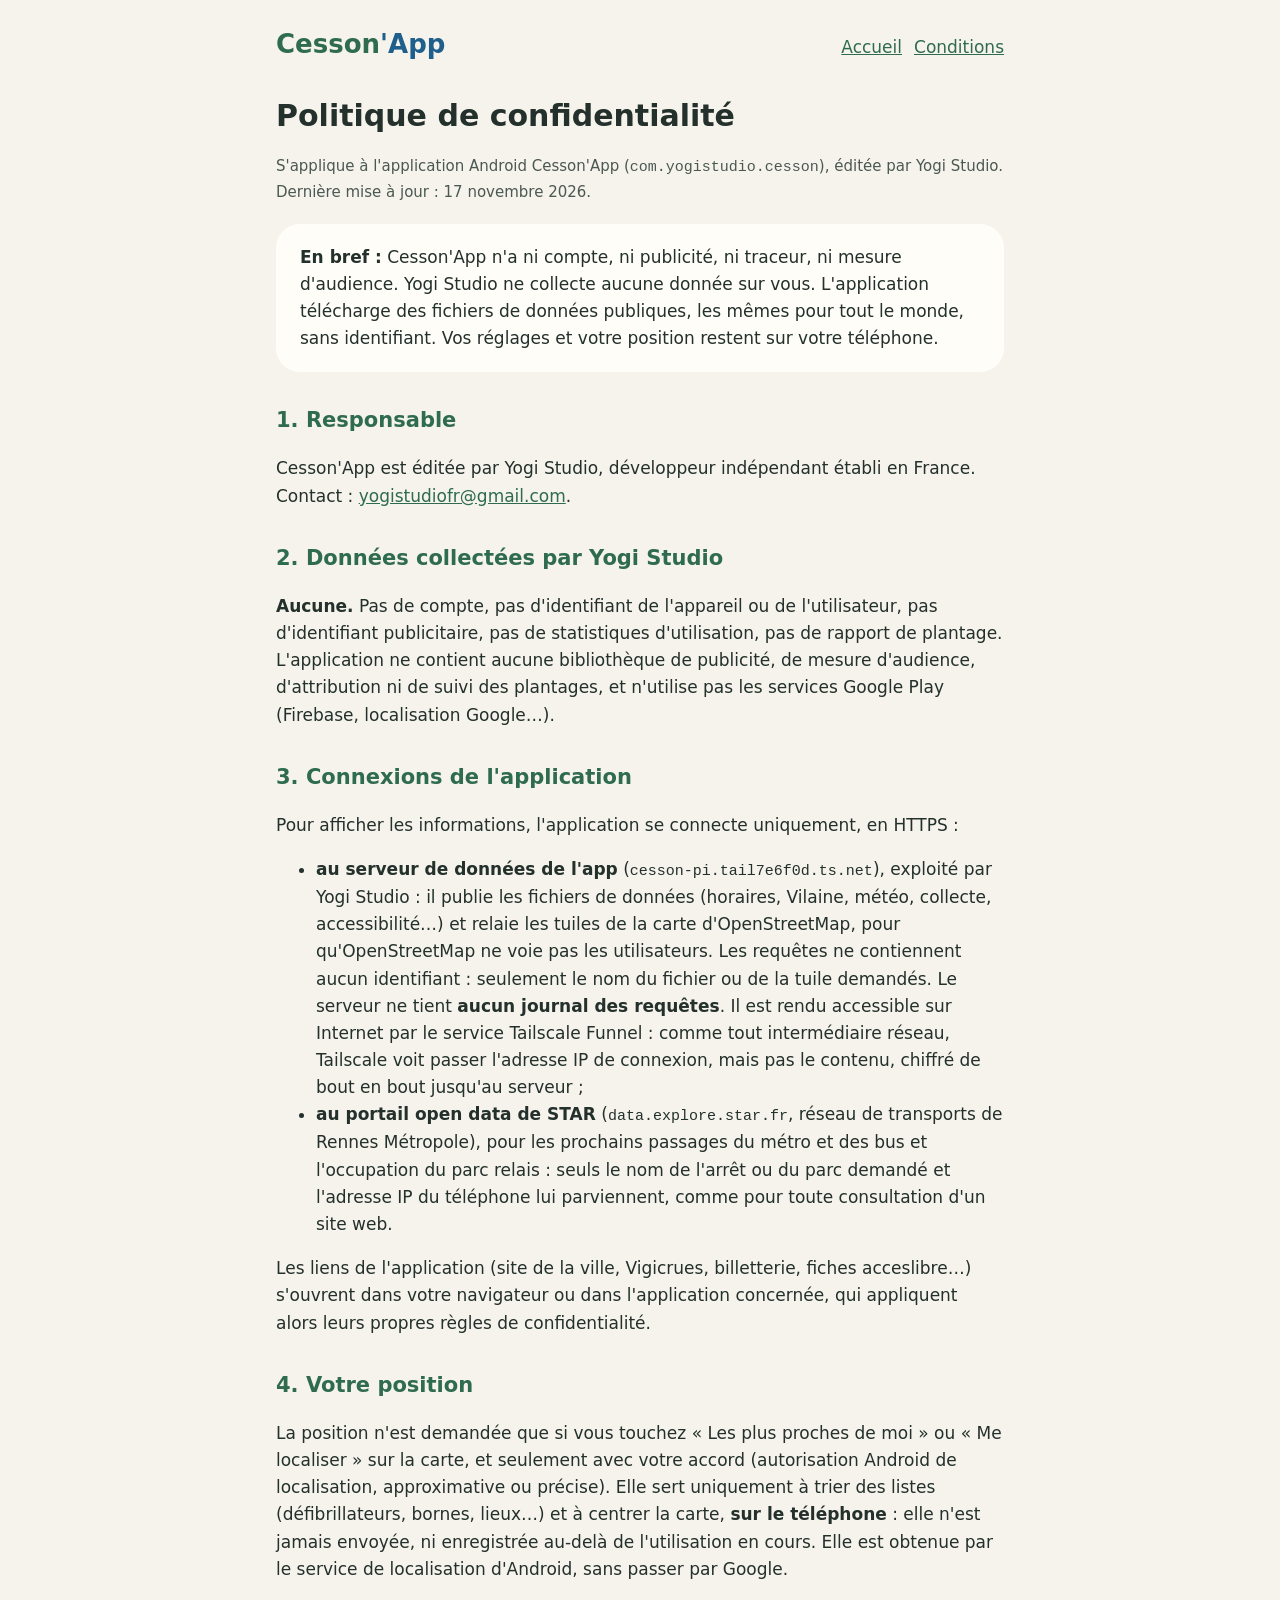
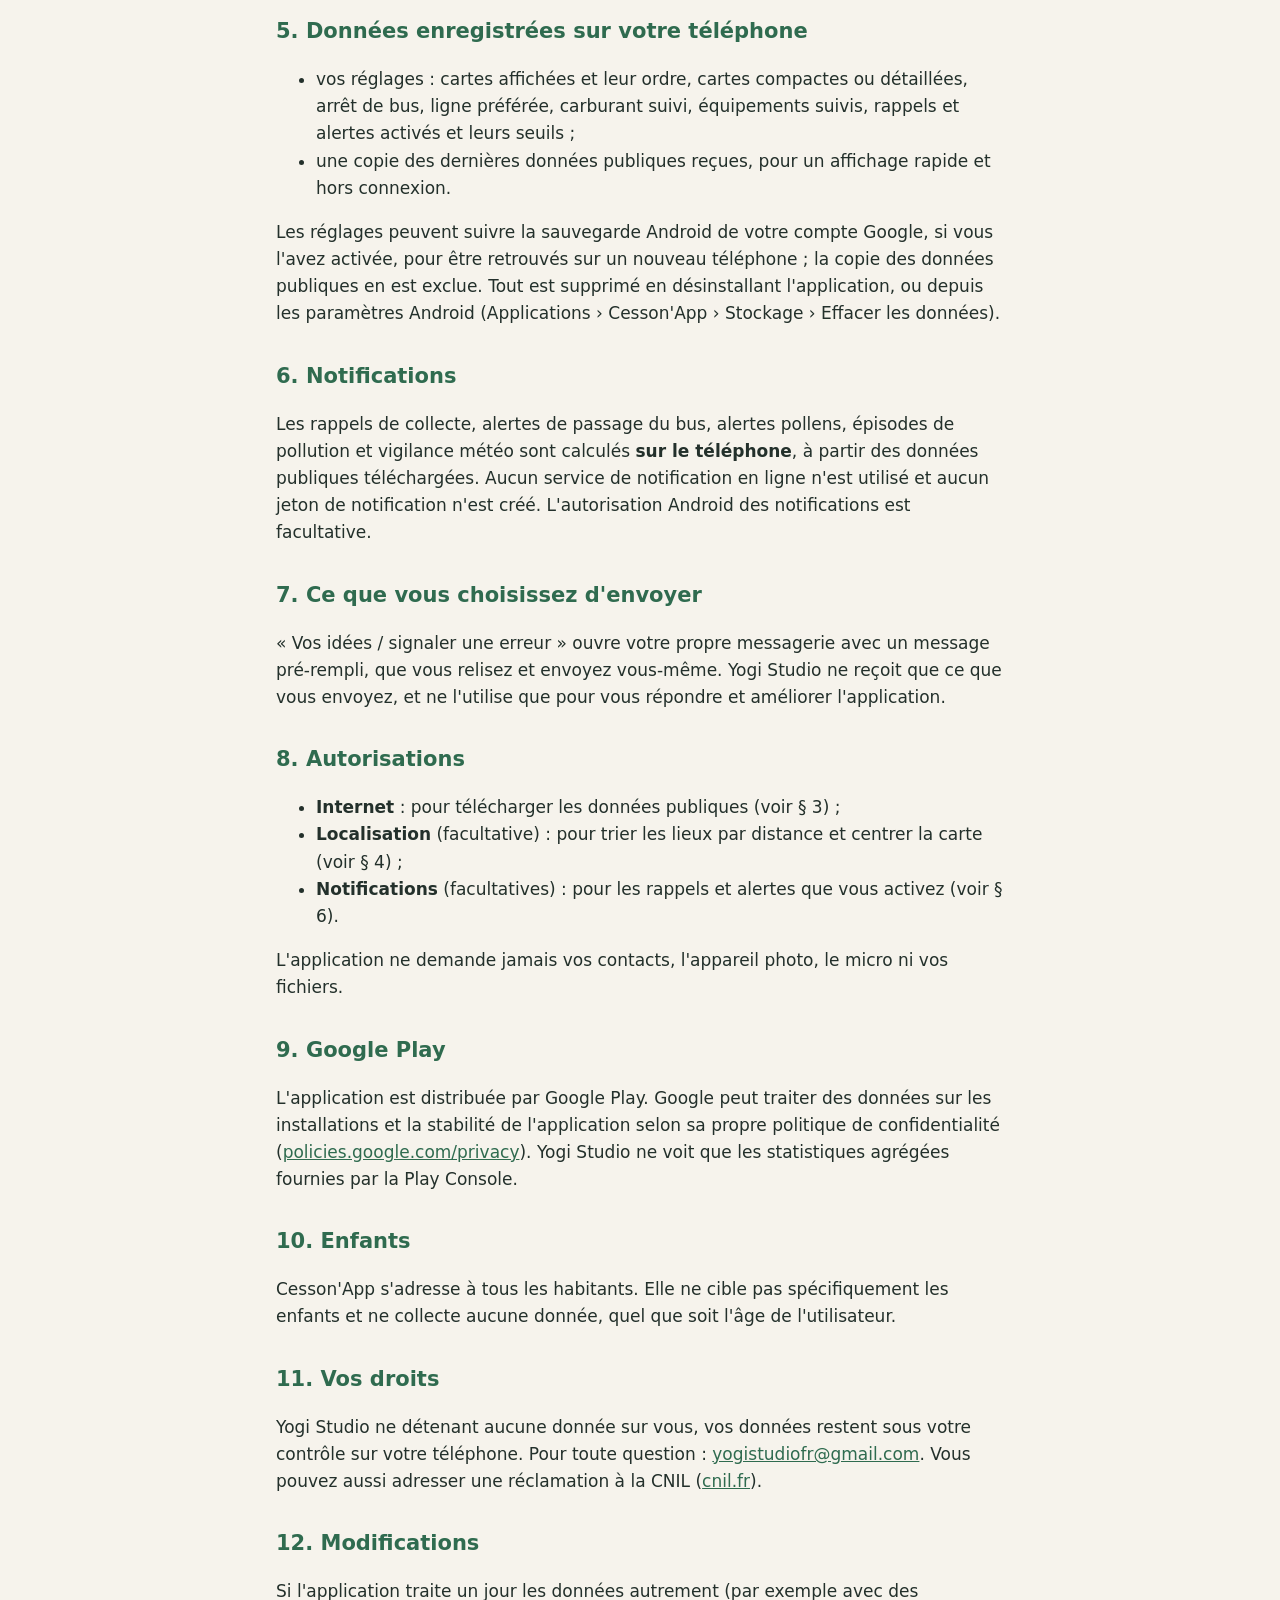
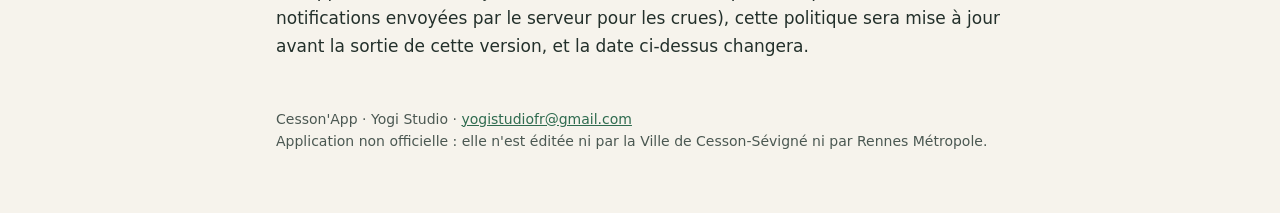
==== confidentialite.html @ 91450a72 "Site de Cesson'App : accueil, politique de confidentialité, conditions d'utilisation Co-Authored-By:" ====
<!doctype html>
<html lang="fr">
<head>
<meta charset="utf-8">
<meta name="viewport" content="width=device-width, initial-scale=1">
<meta http-equiv="Content-Security-Policy" content="default-src 'none'; style-src 'self'; img-src 'self'; base-uri 'none'; form-action 'none'">
<meta name="referrer" content="no-referrer">
<title>Politique de confidentialité – Cesson'App</title>
<link rel="stylesheet" href="style.css">
</head>
<body>
<main>
<header>
  <a class="logo" href="./">Cesson<span>'App</span></a>
  <nav><a href="./">Accueil</a><a href="conditions.html">Conditions</a></nav>
</header>
<h1>Politique de confidentialité</h1>
<p class="muted">S'applique à l'application Android Cesson'App (<code>com.yogistudio.cesson</code>), éditée par Yogi Studio.
Dernière mise à jour : 17 novembre 2026.</p>

<div class="card">
  <strong>En bref :</strong> Cesson'App n'a ni compte, ni publicité, ni traceur, ni mesure d'audience. Yogi Studio ne
  collecte aucune donnée sur vous. L'application télécharge des fichiers de données publiques, les mêmes pour tout le
  monde, sans identifiant. Vos réglages et votre position restent sur votre téléphone.
</div>

<h2>1. Responsable</h2>
<p>Cesson'App est éditée par Yogi Studio, développeur indépendant établi en France.
Contact : <a href="mailto:yogistudiofr@gmail.com">yogistudiofr@gmail.com</a>.</p>

<h2>2. Données collectées par Yogi Studio</h2>
<p><strong>Aucune.</strong> Pas de compte, pas d'identifiant de l'appareil ou de l'utilisateur, pas d'identifiant
publicitaire, pas de statistiques d'utilisation, pas de rapport de plantage. L'application ne contient aucune bibliothèque
de publicité, de mesure d'audience, d'attribution ni de suivi des plantages, et n'utilise pas les services Google Play
(Firebase, localisation Google…).</p>

<h2>3. Connexions de l'application</h2>
<p>Pour afficher les informations, l'application se connecte uniquement, en HTTPS :</p>
<ul>
  <li><strong>au serveur de données de l'app</strong> (<code>cesson-pi.tail7e6f0d.ts.net</code>), exploité par Yogi Studio :
      il publie les fichiers de données (horaires, Vilaine, météo, collecte, accessibilité…) et relaie les tuiles de la carte
      d'OpenStreetMap, pour qu'OpenStreetMap ne voie pas les utilisateurs. Les requêtes ne contiennent aucun identifiant :
      seulement le nom du fichier ou de la tuile demandés. Le serveur ne tient <strong>aucun journal des requêtes</strong>.
      Il est rendu accessible sur Internet par le service Tailscale Funnel : comme tout intermédiaire réseau, Tailscale voit
      passer l'adresse IP de connexion, mais pas le contenu, chiffré de bout en bout jusqu'au serveur ;</li>
  <li><strong>au portail open data de STAR</strong> (<code>data.explore.star.fr</code>, réseau de transports de Rennes
      Métropole), pour les prochains passages du métro et des bus et l'occupation du parc relais : seuls le nom de l'arrêt
      ou du parc demandé et l'adresse IP du téléphone lui parviennent, comme pour toute consultation d'un site web.</li>
</ul>
<p>Les liens de l'application (site de la ville, Vigicrues, billetterie, fiches acceslibre…) s'ouvrent dans votre
navigateur ou dans l'application concernée, qui appliquent alors leurs propres règles de confidentialité.</p>

<h2>4. Votre position</h2>
<p>La position n'est demandée que si vous touchez « Les plus proches de moi » ou « Me localiser » sur la carte, et
seulement avec votre accord (autorisation Android de localisation, approximative ou précise). Elle sert uniquement à
trier des listes (défibrillateurs, bornes, lieux…) et à centrer la carte, <strong>sur le téléphone</strong> : elle n'est
jamais envoyée, ni enregistrée au-delà de l'utilisation en cours. Elle est obtenue par le service de localisation
d'Android, sans passer par Google.</p>

<h2>5. Données enregistrées sur votre téléphone</h2>
<ul>
  <li>vos réglages : cartes affichées et leur ordre, cartes compactes ou détaillées, arrêt de bus, ligne préférée,
      carburant suivi, équipements suivis, rappels et alertes activés et leurs seuils ;</li>
  <li>une copie des dernières données publiques reçues, pour un affichage rapide et hors connexion.</li>
</ul>
<p>Les réglages peuvent suivre la sauvegarde Android de votre compte Google, si vous l'avez activée, pour être retrouvés
sur un nouveau téléphone ; la copie des données publiques en est exclue. Tout est supprimé en désinstallant l'application,
ou depuis les paramètres Android (Applications › Cesson'App › Stockage › Effacer les données).</p>

<h2>6. Notifications</h2>
<p>Les rappels de collecte, alertes de passage du bus, alertes pollens, épisodes de pollution et vigilance météo sont
calculés <strong>sur le téléphone</strong>, à partir des données publiques téléchargées. Aucun service de notification
en ligne n'est utilisé et aucun jeton de notification n'est créé. L'autorisation Android des notifications est facultative.</p>

<h2>7. Ce que vous choisissez d'envoyer</h2>
<p>« Vos idées / signaler une erreur » ouvre votre propre messagerie avec un message pré-rempli, que vous relisez et
envoyez vous-même. Yogi Studio ne reçoit que ce que vous envoyez, et ne l'utilise que pour vous répondre et améliorer
l'application.</p>

<h2>8. Autorisations</h2>
<ul>
  <li><strong>Internet</strong> : pour télécharger les données publiques (voir § 3) ;</li>
  <li><strong>Localisation</strong> (facultative) : pour trier les lieux par distance et centrer la carte (voir § 4) ;</li>
  <li><strong>Notifications</strong> (facultatives) : pour les rappels et alertes que vous activez (voir § 6).</li>
</ul>
<p>L'application ne demande jamais vos contacts, l'appareil photo, le micro ni vos fichiers.</p>

<h2>9. Google Play</h2>
<p>L'application est distribuée par Google Play. Google peut traiter des données sur les installations et la stabilité
de l'application selon sa propre politique de confidentialité
(<a href="https://policies.google.com/privacy?hl=fr">policies.google.com/privacy</a>). Yogi Studio ne voit que les
statistiques agrégées fournies par la Play Console.</p>

<h2>10. Enfants</h2>
<p>Cesson'App s'adresse à tous les habitants. Elle ne cible pas spécifiquement les enfants et ne collecte aucune donnée,
quel que soit l'âge de l'utilisateur.</p>

<h2>11. Vos droits</h2>
<p>Yogi Studio ne détenant aucune donnée sur vous, vos données restent sous votre contrôle sur votre téléphone. Pour
toute question : <a href="mailto:yogistudiofr@gmail.com">yogistudiofr@gmail.com</a>. Vous pouvez aussi adresser une
réclamation à la CNIL (<a href="https://www.cnil.fr">cnil.fr</a>).</p>

<h2>12. Modifications</h2>
<p>Si l'application traite un jour les données autrement (par exemple avec des notifications envoyées par le serveur pour
les crues), cette politique sera mise à jour avant la sortie de cette version, et la date ci-dessus changera.</p>
<footer>Cesson'App · Yogi Studio · <a href="mailto:yogistudiofr@gmail.com">yogistudiofr@gmail.com</a><br>
Application non officielle : elle n'est éditée ni par la Ville de Cesson-Sévigné ni par Rennes Métropole.</footer>
</main>
</body>
</html>
---- style.css ----
:root { --bg: #F6F3EC; --surface: #FFFDF8; --text: #23302B; --muted: #4B5852; --primary: #2F6B4F; --accent: #1F5F8B; }
@media (prefers-color-scheme: dark) { :root { --bg: #131B17; --surface: #1C2621; --text: #E8EEE9; --muted: #B9C4BD; --primary: #93D2B0; --accent: #9DCAF0; } }
* { box-sizing: border-box; }
body { margin: 0; background: var(--bg); color: var(--text); font: 17px/1.6 system-ui, -apple-system, "Segoe UI", Roboto, sans-serif; }
main { max-width: 760px; margin: 0 auto; padding: 24px 16px 64px; }
header { display: flex; justify-content: space-between; align-items: baseline; gap: 12px; flex-wrap: wrap; }
.logo { font-weight: 800; font-size: 26px; text-decoration: none; color: var(--primary); }
.logo span { color: var(--accent); }
nav a { color: var(--primary); margin-left: 12px; }
nav a:first-child { margin-left: 0; }
h1 { font-size: 30px; line-height: 1.2; margin-top: 32px; }
h2 { font-size: 21px; margin-top: 32px; color: var(--primary); }
.card { background: var(--surface); border-radius: 24px; padding: 20px 24px; margin: 20px 0; }
.muted { color: var(--muted); font-size: 15px; }
a { color: var(--primary); }
code { font-size: 15px; overflow-wrap: anywhere; }
footer { margin-top: 48px; font-size: 14px; color: var(--muted); }
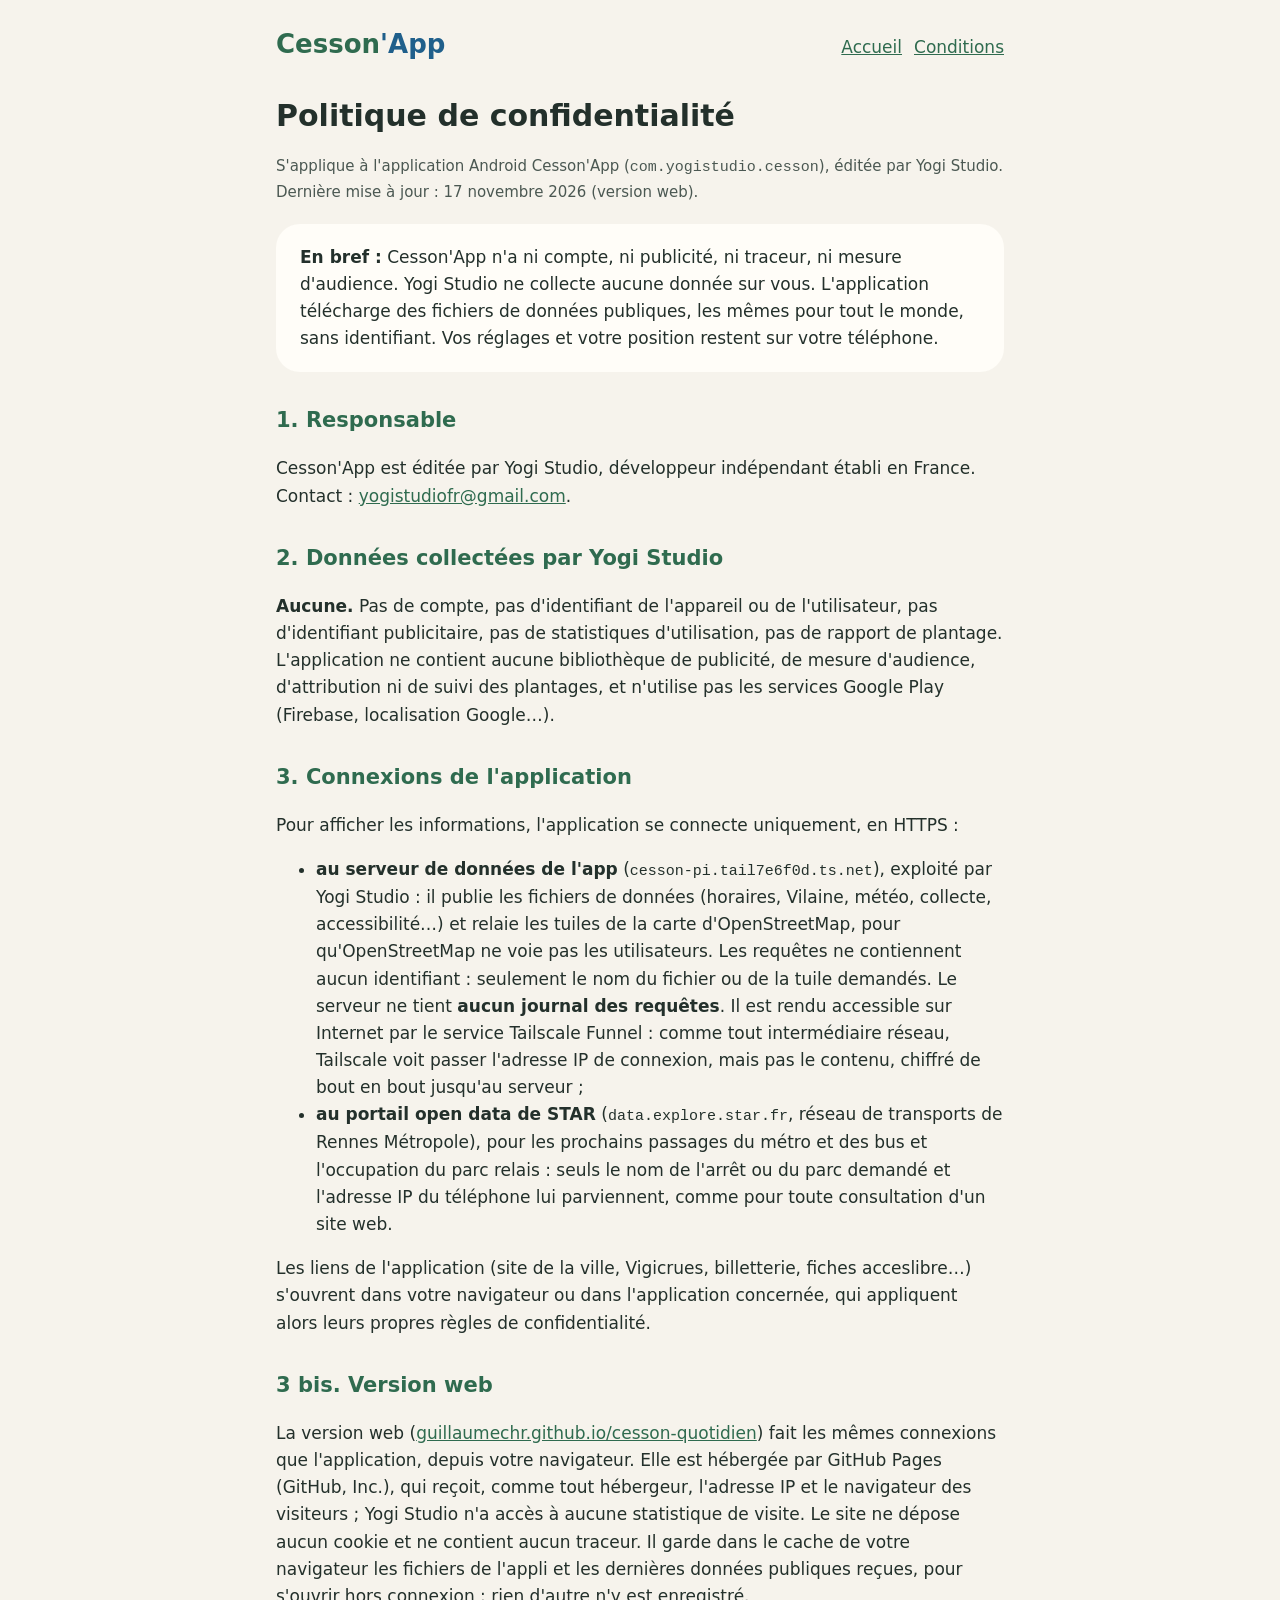
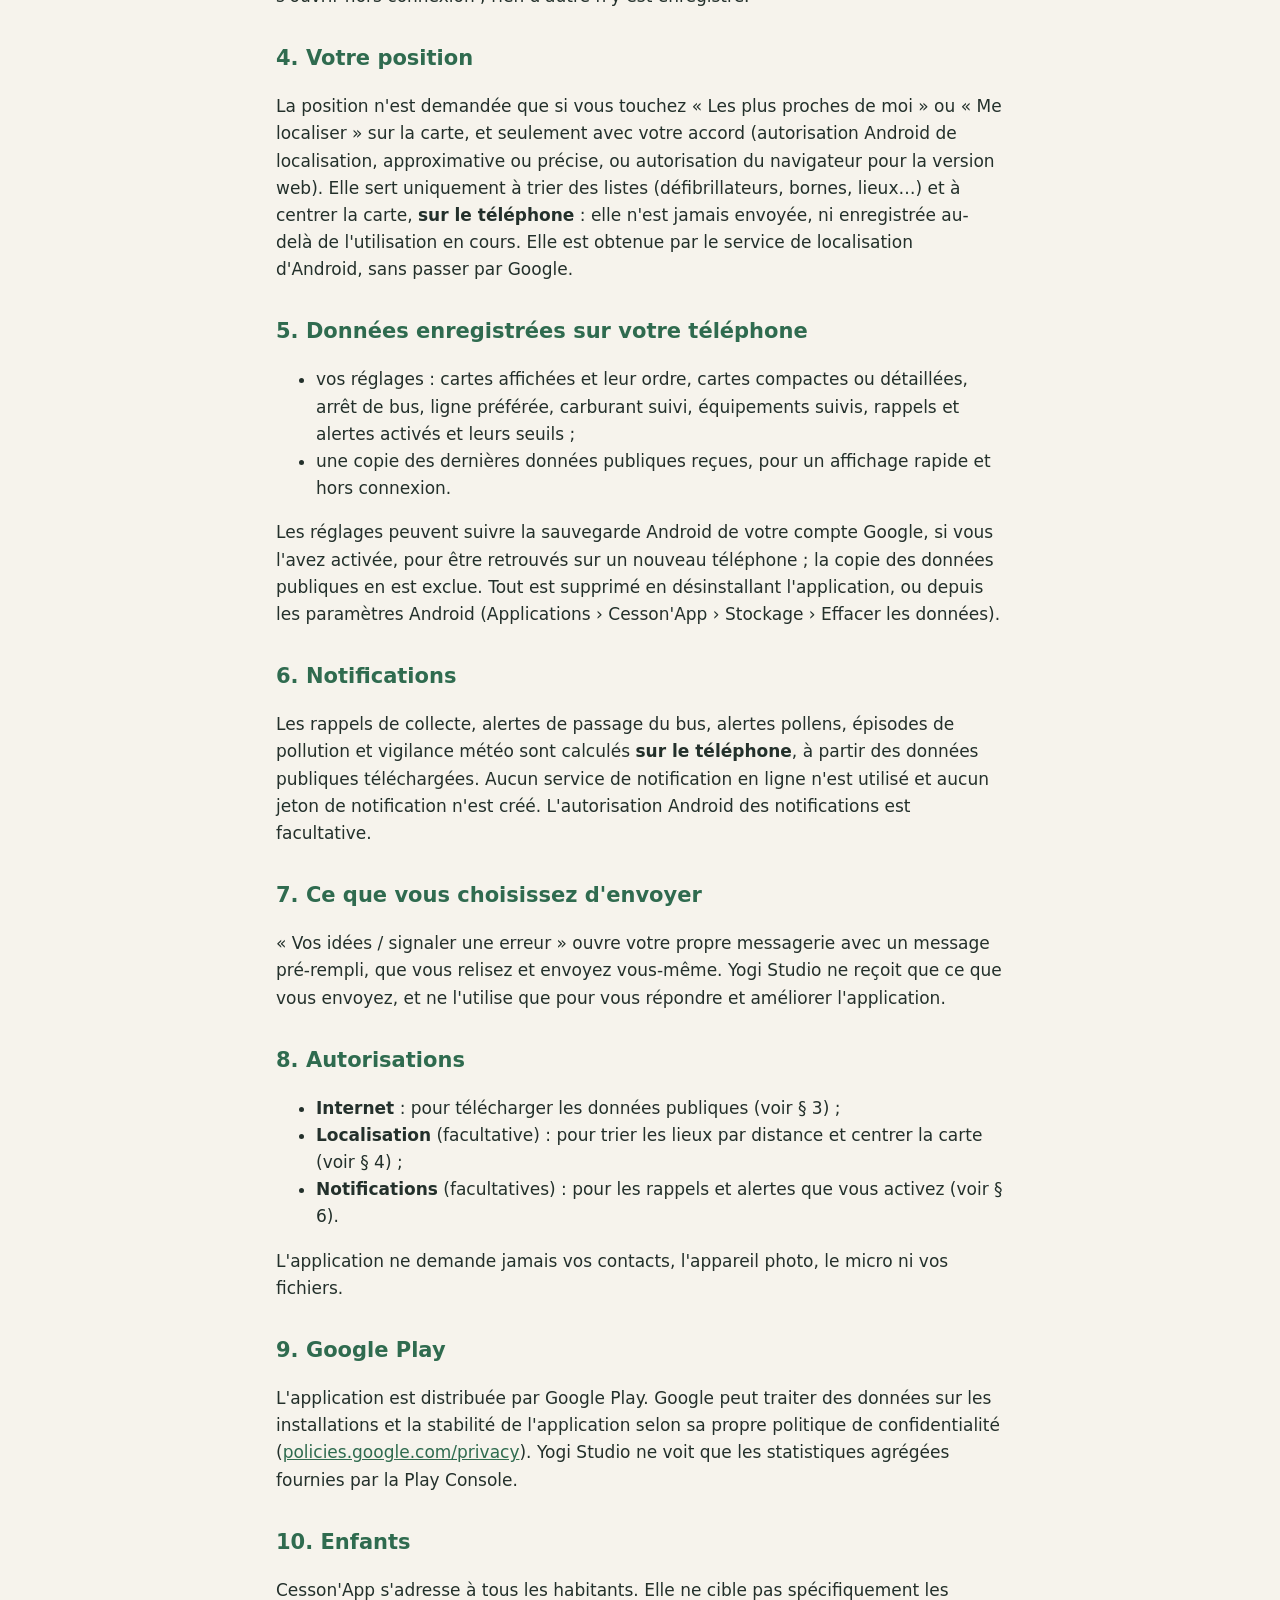
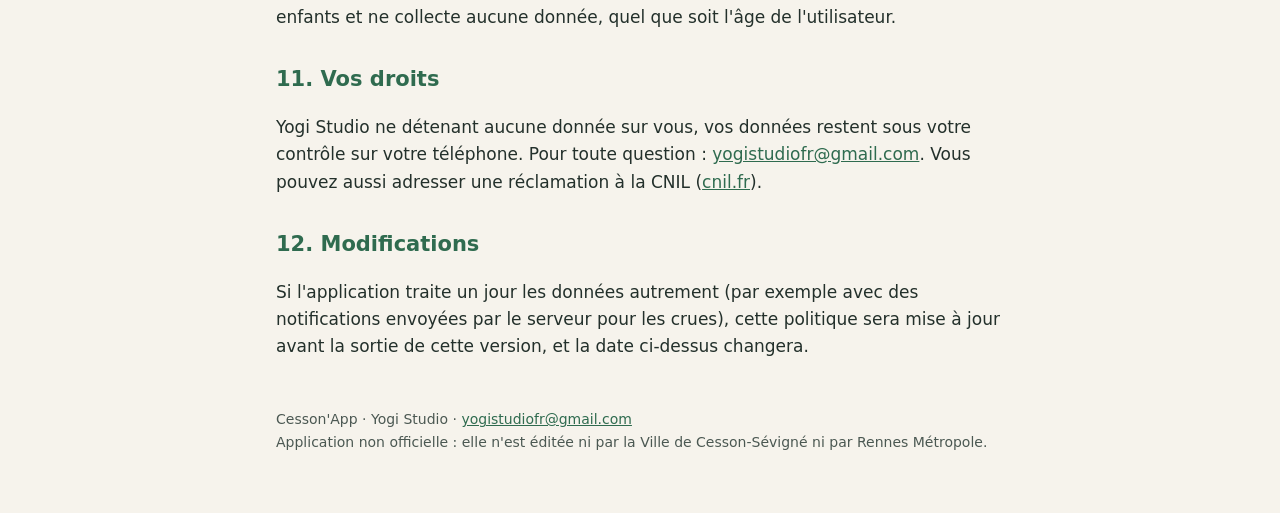
==== commit 3797b3de: "Version web : lien depuis l'accueil, et ce qu'elle implique pour la confidentialité (hébergement Git" ====
--- a/confidentialite.html
+++ b/confidentialite.html
@@ -16,7 +16,7 @@
 </header>
 <h1>Politique de confidentialité</h1>
 <p class="muted">S'applique à l'application Android Cesson'App (<code>com.yogistudio.cesson</code>), éditée par Yogi Studio.
-Dernière mise à jour : 17 novembre 2026.</p>
+Dernière mise à jour : 17 novembre 2026 (version web).</p>
 
 <div class="card">
   <strong>En bref :</strong> Cesson'App n'a ni compte, ni publicité, ni traceur, ni mesure d'audience. Yogi Studio ne
@@ -50,9 +50,18 @@
 <p>Les liens de l'application (site de la ville, Vigicrues, billetterie, fiches acceslibre…) s'ouvrent dans votre
 navigateur ou dans l'application concernée, qui appliquent alors leurs propres règles de confidentialité.</p>
 
+<h2>3 bis. Version web</h2>
+<p>La version web (<a href="https://guillaumechr.github.io/cesson-quotidien/">guillaumechr.github.io/cesson-quotidien</a>)
+fait les mêmes connexions que l'application, depuis votre navigateur. Elle est hébergée par GitHub Pages (GitHub, Inc.),
+qui reçoit, comme tout hébergeur, l'adresse IP et le navigateur des visiteurs ; Yogi Studio n'a accès à aucune
+statistique de visite. Le site ne dépose aucun cookie et ne contient aucun traceur. Il garde dans le cache de votre
+navigateur les fichiers de l'appli et les dernières données publiques reçues, pour s'ouvrir hors connexion ; rien
+d'autre n'y est enregistré.</p>
+
 <h2>4. Votre position</h2>
 <p>La position n'est demandée que si vous touchez « Les plus proches de moi » ou « Me localiser » sur la carte, et
-seulement avec votre accord (autorisation Android de localisation, approximative ou précise). Elle sert uniquement à
+seulement avec votre accord (autorisation Android de localisation, approximative ou précise, ou autorisation du
+navigateur pour la version web). Elle sert uniquement à
 trier des listes (défibrillateurs, bornes, lieux…) et à centrer la carte, <strong>sur le téléphone</strong> : elle n'est
 jamais envoyée, ni enregistrée au-delà de l'utilisation en cours. Elle est obtenue par le service de localisation
 d'Android, sans passer par Google.</p>
